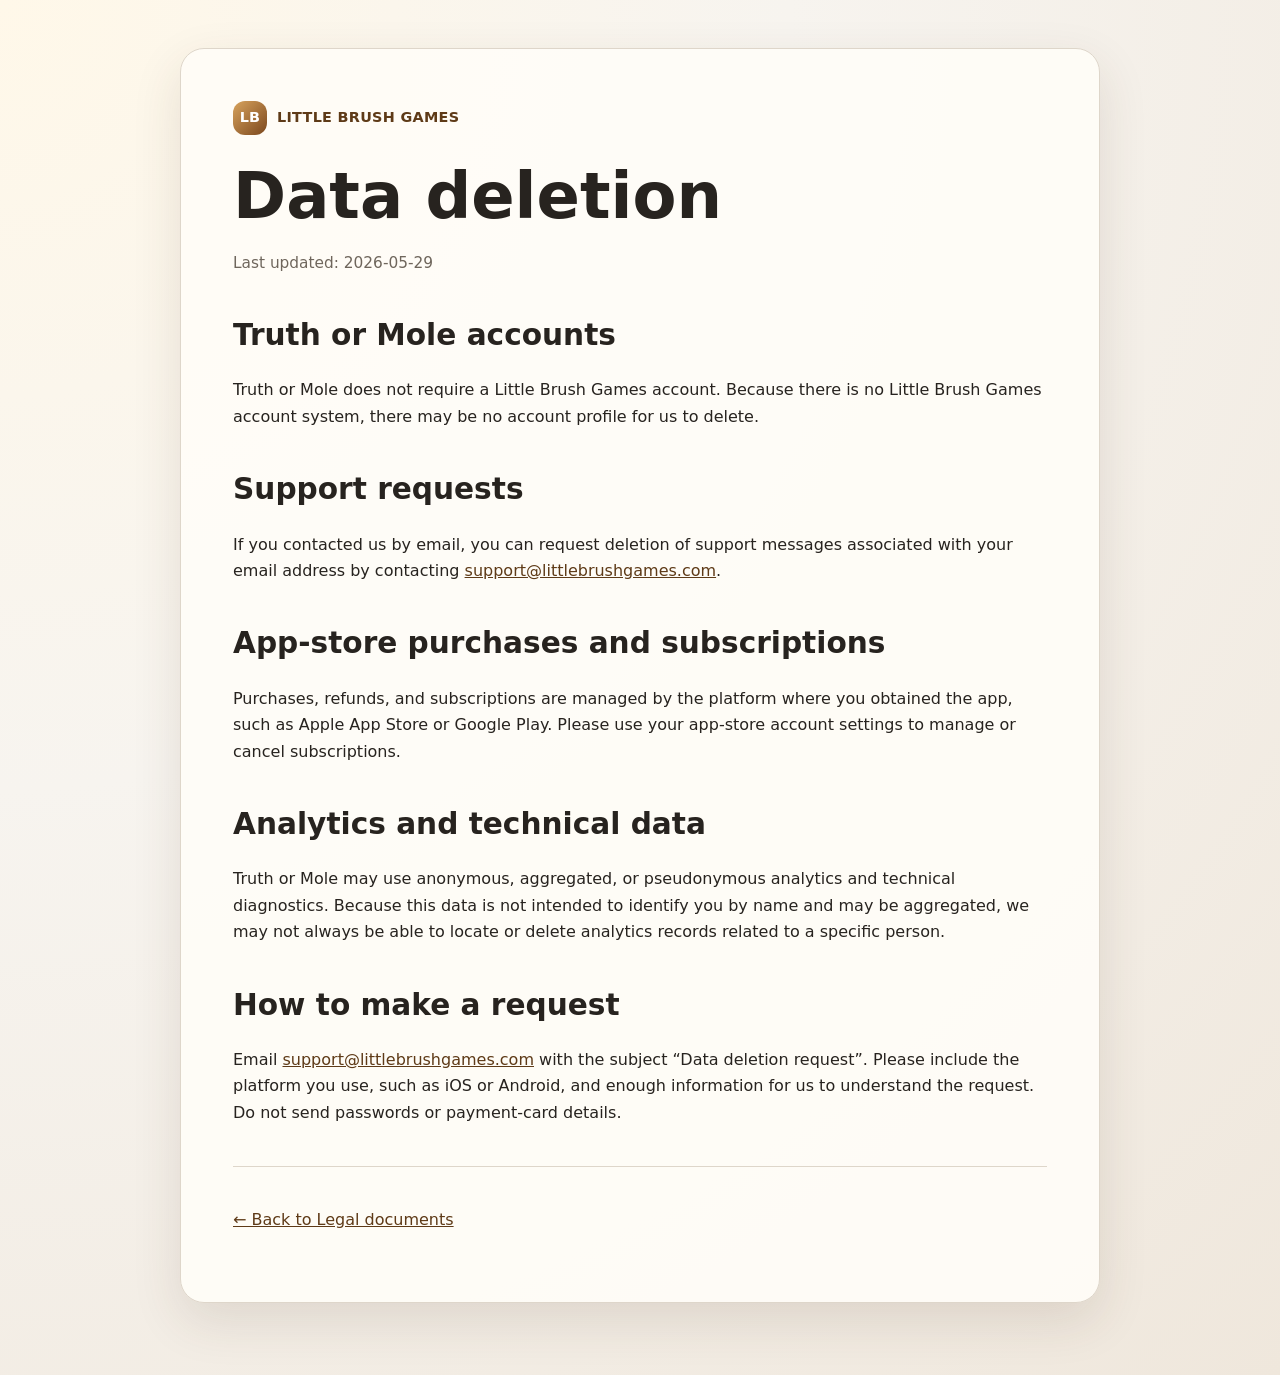
==== data-deletion.html @ c1b0312f "Polish legal site metadata and app store links" ====
<!doctype html>
<html lang="en">
<head>
  <meta charset="utf-8">
  <meta name="viewport" content="width=device-width, initial-scale=1">
  <title>Data Deletion — Truth or Mole</title>
  <meta name="description" content="How to request data deletion for Truth or Mole by Little Brush Games.">
  <link rel="canonical" href="https://legal.littlebrushgames.com/data-deletion.html">
  <meta property="og:title" content="Data Deletion — Truth or Mole">
  <meta property="og:description" content="How to request data deletion for Truth or Mole by Little Brush Games.">
  <meta property="og:type" content="article">
  <meta property="og:url" content="https://legal.littlebrushgames.com/data-deletion.html">
  <meta property="og:site_name" content="Little Brush Games">
  <meta name="twitter:card" content="summary">
  <link rel="stylesheet" href="styles.css">
</head>
<body>
  <main class="wrapper">
    <article class="card">
      <div class="brand"><span class="brand-mark">LB</span> Little Brush Games</div>
      <h1>Data deletion</h1>
      <p class="meta">Last updated: 2026-05-29</p>

      <h2>Truth or Mole accounts</h2>
      <p>Truth or Mole does not require a Little Brush Games account. Because there is no Little Brush Games account system, there may be no account profile for us to delete.</p>

      <h2>Support requests</h2>
      <p>If you contacted us by email, you can request deletion of support messages associated with your email address by contacting <a href="mailto:support@littlebrushgames.com">support@littlebrushgames.com</a>.</p>

      <h2>App-store purchases and subscriptions</h2>
      <p>Purchases, refunds, and subscriptions are managed by the platform where you obtained the app, such as Apple App Store or Google Play. Please use your app-store account settings to manage or cancel subscriptions.</p>

      <h2>Analytics and technical data</h2>
      <p>Truth or Mole may use anonymous, aggregated, or pseudonymous analytics and technical diagnostics. Because this data is not intended to identify you by name and may be aggregated, we may not always be able to locate or delete analytics records related to a specific person.</p>

      <h2>How to make a request</h2>
      <p>Email <a href="mailto:support@littlebrushgames.com">support@littlebrushgames.com</a> with the subject “Data deletion request”. Please include the platform you use, such as iOS or Android, and enough information for us to understand the request. Do not send passwords or payment-card details.</p>

      <hr>
      <p><a href="index.html">← Back to Legal documents</a></p>
    </article>
  </main>
</body>
</html>
---- styles.css ----
:root {
  color-scheme: light dark;
  --bg: #f7f4ef;
  --paper: #fffdf8;
  --ink: #27231f;
  --muted: #6f665c;
  --line: #ded6ca;
  --accent: #8a5a2b;
  --accent-dark: #5e3a17;
  --todo-bg: #fff3cd;
  --todo-ink: #5c4300;
}

* { box-sizing: border-box; }

body {
  margin: 0;
  font-family: Inter, ui-sans-serif, system-ui, -apple-system, BlinkMacSystemFont, "Segoe UI", sans-serif;
  background: radial-gradient(circle at top left, #fff8e9 0, var(--bg) 42%, #efe7dc 100%);
  color: var(--ink);
  line-height: 1.65;
}

.wrapper {
  width: min(920px, calc(100% - 32px));
  margin: 0 auto;
  padding: 48px 0 72px;
}

.card {
  background: rgba(255, 253, 248, 0.92);
  border: 1px solid var(--line);
  border-radius: 24px;
  box-shadow: 0 18px 50px rgba(73, 51, 29, 0.12);
  padding: clamp(24px, 5vw, 52px);
}

.brand {
  display: inline-flex;
  align-items: center;
  gap: 10px;
  color: var(--accent-dark);
  font-weight: 750;
  letter-spacing: 0.02em;
  text-transform: uppercase;
  font-size: 0.9rem;
}

.brand-mark {
  width: 34px;
  height: 34px;
  border-radius: 12px;
  background: linear-gradient(135deg, #d8a35d, #7b471d);
  display: inline-grid;
  place-items: center;
  color: white;
  font-weight: 900;
}

h1, h2, h3 { line-height: 1.18; }
h1 { font-size: clamp(2.1rem, 6vw, 4rem); margin: 24px 0 16px; }
h2 { font-size: clamp(1.35rem, 3vw, 1.85rem); margin-top: 42px; }
h3 { font-size: 1.1rem; margin-top: 28px; }

p, li { color: var(--ink); }
.lead { font-size: 1.16rem; color: var(--muted); max-width: 720px; }
.meta { color: var(--muted); font-size: 0.96rem; }

.nav {
  display: grid;
  grid-template-columns: repeat(auto-fit, minmax(210px, 1fr));
  gap: 14px;
  margin-top: 34px;
}

.nav a {
  display: block;
  padding: 18px;
  border: 1px solid var(--line);
  border-radius: 16px;
  background: white;
  color: var(--accent-dark);
  text-decoration: none;
  font-weight: 700;
}

.nav a span {
  display: block;
  color: var(--muted);
  font-weight: 500;
  font-size: 0.94rem;
  margin-top: 6px;
}

a { color: var(--accent-dark); }

.notice, .todo {
  border-radius: 14px;
  padding: 14px 16px;
}

.notice {
  background: #efe4d4;
  border: 1px solid #d9c6ad;
  color: #4b3219;
  margin: 24px 0;
}

.todo {
  display: inline-block;
  background: var(--todo-bg);
  color: var(--todo-ink);
  border: 1px solid #efd27a;
  font-weight: 700;
}

hr {
  border: 0;
  border-top: 1px solid var(--line);
  margin: 40px 0;
}

.footer {
  margin-top: 48px;
  color: var(--muted);
  font-size: 0.94rem;
}

@media (prefers-color-scheme: dark) {
  :root {
    --bg: #171310;
    --paper: #211b16;
    --ink: #f4eadf;
    --muted: #c8b6a3;
    --line: #3d3027;
    --accent: #d9a15a;
    --accent-dark: #f0bd78;
  }
  body { background: radial-gradient(circle at top left, #2d2117 0, var(--bg) 48%, #100d0b 100%); }
  .card { background: rgba(33, 27, 22, 0.95); }
  .nav a { background: #261f19; }
  .notice { background: #352817; border-color: #5d4728; color: #f2dcc0; }
}
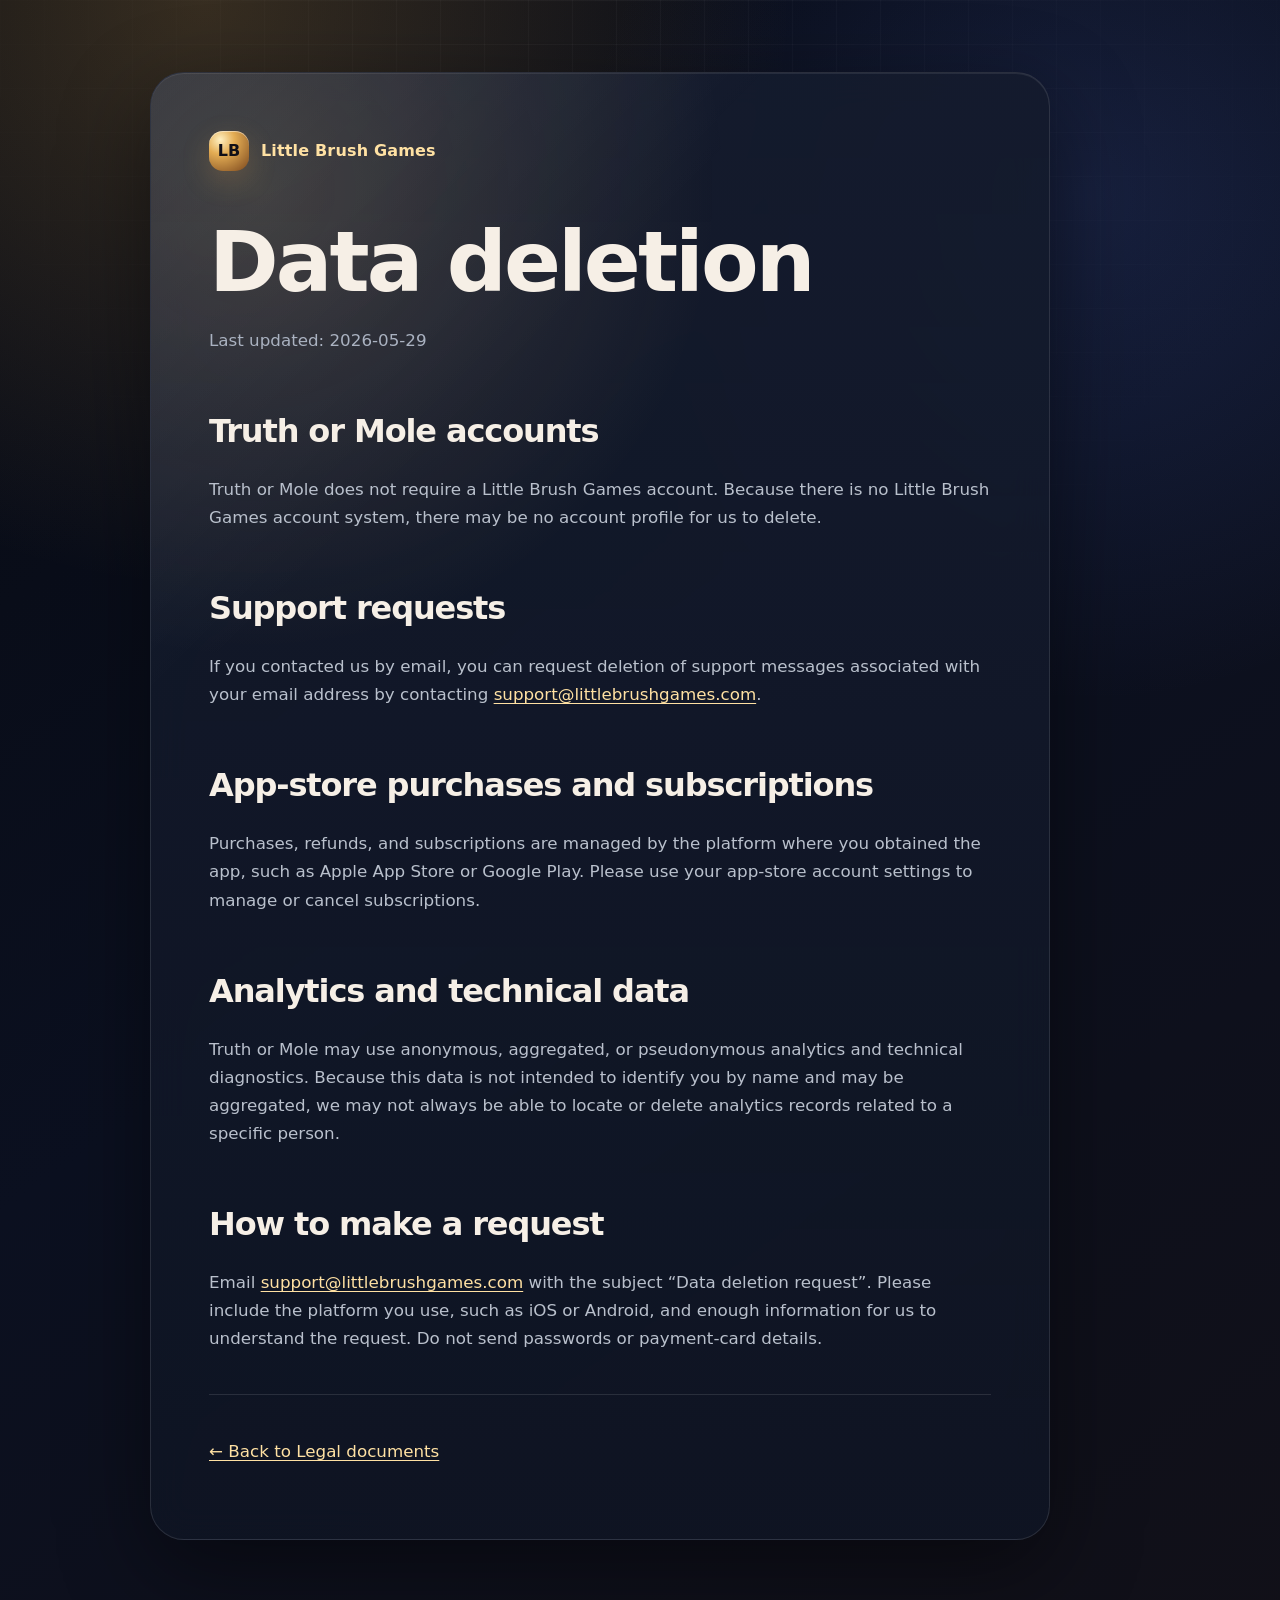
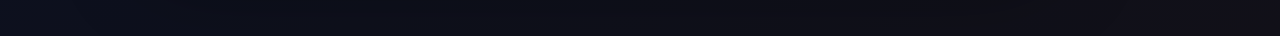
==== commit 034e44c2: "Use safer mobile typography" ====
--- a/data-deletion.html
+++ b/data-deletion.html
@@ -12,7 +12,7 @@
   <meta property="og:url" content="https://legal.littlebrushgames.com/data-deletion.html">
   <meta property="og:site_name" content="Little Brush Games">
   <meta name="twitter:card" content="summary">
-  <link rel="stylesheet" href="styles.css">
+  <link rel="stylesheet" href="styles.css?v=20260529-typography2">
 </head>
 <body>
   <main class="wrapper">
--- a/styles.css
+++ b/styles.css
@@ -1,143 +1,306 @@
 :root {
-  color-scheme: light dark;
-  --bg: #f7f4ef;
-  --paper: #fffdf8;
-  --ink: #27231f;
-  --muted: #6f665c;
-  --line: #ded6ca;
-  --accent: #8a5a2b;
-  --accent-dark: #5e3a17;
-  --todo-bg: #fff3cd;
-  --todo-ink: #5c4300;
+  color-scheme: dark;
+  --bg: #070a12;
+  --bg-2: #0b1020;
+  --surface: rgba(15, 21, 36, 0.84);
+  --surface-strong: rgba(20, 27, 45, 0.94);
+  --surface-hover: rgba(255, 255, 255, 0.075);
+  --ink: #f6efe6;
+  --muted: #b9c0cc;
+  --soft: #7f8795;
+  --line: rgba(255, 255, 255, 0.11);
+  --line-strong: rgba(240, 190, 120, 0.28);
+  --accent: #e0a94f;
+  --accent-2: #ffe1a3;
+  --accent-dark: #f2bf65;
+  --danger: #ff7d7d;
+  --shadow: 0 30px 90px rgba(0, 0, 0, 0.45);
 }
 
 * { box-sizing: border-box; }
 
+html { min-height: 100%; }
+
 body {
+  min-height: 100%;
   margin: 0;
-  font-family: Inter, ui-sans-serif, system-ui, -apple-system, BlinkMacSystemFont, "Segoe UI", sans-serif;
-  background: radial-gradient(circle at top left, #fff8e9 0, var(--bg) 42%, #efe7dc 100%);
+  font-family: system-ui, -apple-system, BlinkMacSystemFont, "Segoe UI", Roboto, Arial, sans-serif;
+  background:
+    radial-gradient(circle at 16% 0%, rgba(224, 169, 79, 0.22) 0, transparent 30%),
+    radial-gradient(circle at 85% 12%, rgba(75, 101, 192, 0.20) 0, transparent 28%),
+    linear-gradient(145deg, var(--bg) 0%, var(--bg-2) 48%, #111018 100%);
   color: var(--ink);
-  line-height: 1.65;
+  line-height: 1.68;
+  -webkit-font-smoothing: antialiased;
+  text-rendering: auto;
+}
+
+body::before {
+  content: "";
+  position: fixed;
+  inset: 0;
+  pointer-events: none;
+  background-image:
+    linear-gradient(rgba(255,255,255,0.035) 1px, transparent 1px),
+    linear-gradient(90deg, rgba(255,255,255,0.03) 1px, transparent 1px);
+  background-size: 44px 44px;
+  mask-image: radial-gradient(circle at 50% 0%, black, transparent 72%);
 }
 
 .wrapper {
-  width: min(920px, calc(100% - 32px));
+  width: min(980px, calc(100% - 36px));
   margin: 0 auto;
-  padding: 48px 0 72px;
+  padding: clamp(24px, 6vw, 72px) 0 clamp(40px, 8vw, 96px);
 }
 
 .card {
-  background: rgba(255, 253, 248, 0.92);
+  position: relative;
+  overflow: hidden;
+  background: linear-gradient(180deg, var(--surface-strong), var(--surface));
   border: 1px solid var(--line);
-  border-radius: 24px;
-  box-shadow: 0 18px 50px rgba(73, 51, 29, 0.12);
-  padding: clamp(24px, 5vw, 52px);
-}
+  border-radius: clamp(22px, 4vw, 34px);
+  box-shadow: var(--shadow), inset 0 1px 0 rgba(255, 255, 255, 0.08);
+  padding: clamp(24px, 5.5vw, 58px);
+  backdrop-filter: blur(18px);
+}
+
+.card::before {
+  content: "";
+  position: absolute;
+  inset: 0;
+  pointer-events: none;
+  background:
+    radial-gradient(circle at 12% 8%, rgba(255, 216, 145, 0.18), transparent 30%),
+    linear-gradient(135deg, rgba(255,255,255,0.08), transparent 28%);
+  opacity: 0.9;
+}
+
+.card > * { position: relative; z-index: 1; }
 
 .brand {
   display: inline-flex;
   align-items: center;
-  gap: 10px;
-  color: var(--accent-dark);
-  font-weight: 750;
-  letter-spacing: 0.02em;
-  text-transform: uppercase;
-  font-size: 0.9rem;
-}
-
+  gap: 12px;
+  color: var(--accent-2);
+  font-weight: 650;
+  letter-spacing: 0.01em;
+  text-transform: none;
+  font-size: clamp(0.92rem, 2.2vw, 1rem);
+}
+
+.brand,
 .brand-mark {
-  width: 34px;
-  height: 34px;
-  border-radius: 12px;
-  background: linear-gradient(135deg, #d8a35d, #7b471d);
+  font-feature-settings: normal;
+  font-variant: normal;
+  font-variant-ligatures: none;
+  font-kerning: normal;
+}
+
+.brand-mark {
+  width: 40px;
+  height: 40px;
+  border-radius: 14px;
+  background:
+    radial-gradient(circle at 28% 22%, #fff0c1 0, #e4ad54 34%, #7b471d 100%);
   display: inline-grid;
   place-items: center;
-  color: white;
-  font-weight: 900;
-}
-
-h1, h2, h3 { line-height: 1.18; }
-h1 { font-size: clamp(2.1rem, 6vw, 4rem); margin: 24px 0 16px; }
-h2 { font-size: clamp(1.35rem, 3vw, 1.85rem); margin-top: 42px; }
-h3 { font-size: 1.1rem; margin-top: 28px; }
-
-p, li { color: var(--ink); }
-.lead { font-size: 1.16rem; color: var(--muted); max-width: 720px; }
-.meta { color: var(--muted); font-size: 0.96rem; }
+  color: #111018;
+  font-weight: 800;
+  letter-spacing: 0;
+  box-shadow: 0 10px 28px rgba(224, 169, 79, 0.22), inset 0 1px 0 rgba(255,255,255,0.45);
+}
+
+h1, h2, h3 {
+  line-height: 1.08;
+  letter-spacing: -0.035em;
+  text-wrap: balance;
+}
+
+h1 {
+  max-width: 820px;
+  font-size: clamp(2.35rem, 8vw, 5.25rem);
+  font-weight: 800;
+  margin: clamp(28px, 5vw, 46px) 0 18px;
+}
+
+h2 {
+  font-size: clamp(1.35rem, 3vw, 2rem);
+  margin-top: clamp(36px, 6vw, 54px);
+  padding-top: 6px;
+}
+
+h3 { font-size: 1.12rem; margin-top: 28px; }
+
+p, li { color: var(--muted); }
+
+p { margin: 0 0 16px; }
+
+li { margin: 6px 0; }
+
+strong { color: var(--ink); }
+
+.lead {
+  font-size: clamp(1.05rem, 2.5vw, 1.28rem);
+  color: #d8dce5;
+  max-width: 760px;
+}
+
+.meta {
+  color: #aab2c1;
+  font-size: 0.96rem;
+}
 
 .nav {
   display: grid;
-  grid-template-columns: repeat(auto-fit, minmax(210px, 1fr));
+  grid-template-columns: repeat(auto-fit, minmax(min(190px, 100%), 1fr));
   gap: 14px;
-  margin-top: 34px;
+  margin-top: clamp(28px, 5vw, 44px);
 }
 
 .nav a {
   display: block;
-  padding: 18px;
+  min-height: 132px;
+  padding: 20px;
   border: 1px solid var(--line);
-  border-radius: 16px;
-  background: white;
-  color: var(--accent-dark);
+  border-radius: 20px;
+  background: linear-gradient(180deg, rgba(255,255,255,0.062), rgba(255,255,255,0.026));
+  color: var(--accent-2);
   text-decoration: none;
   font-weight: 700;
-}
+  box-shadow: inset 0 1px 0 rgba(255,255,255,0.05);
+  transition: transform 180ms ease, border-color 180ms ease, background 180ms ease, box-shadow 180ms ease;
+}
+
+.nav a::after {
+  content: "→";
+  display: inline-block;
+  margin-top: 18px;
+  color: var(--accent);
+  transition: transform 180ms ease;
+}
+
+.nav a:hover,
+.nav a:focus-visible {
+  transform: translateY(-3px);
+  border-color: var(--line-strong);
+  background: linear-gradient(180deg, rgba(224,169,79,0.13), rgba(255,255,255,0.04));
+  box-shadow: 0 16px 36px rgba(0,0,0,0.24), inset 0 1px 0 rgba(255,255,255,0.08);
+}
+
+.nav a:hover::after,
+.nav a:focus-visible::after { transform: translateX(4px); }
 
 .nav a span {
   display: block;
   color: var(--muted);
-  font-weight: 500;
-  font-size: 0.94rem;
-  margin-top: 6px;
-}
-
-a { color: var(--accent-dark); }
+  font-weight: 460;
+  font-size: 0.96rem;
+  line-height: 1.48;
+  margin-top: 8px;
+}
+
+a {
+  color: var(--accent-2);
+  text-underline-offset: 0.18em;
+}
+
+a:hover { color: #fff0c1; }
+
+a:focus-visible {
+  outline: 2px solid rgba(255, 225, 163, 0.75);
+  outline-offset: 4px;
+  border-radius: 8px;
+}
 
 .notice, .todo {
-  border-radius: 14px;
-  padding: 14px 16px;
+  border-radius: 16px;
+  padding: 15px 17px;
 }
 
 .notice {
-  background: #efe4d4;
-  border: 1px solid #d9c6ad;
-  color: #4b3219;
+  background: rgba(224, 169, 79, 0.10);
+  border: 1px solid rgba(224, 169, 79, 0.24);
+  color: #f1d6a3;
   margin: 24px 0;
 }
+
+.notice p, .notice strong { color: inherit; }
 
 .todo {
   display: inline-block;
-  background: var(--todo-bg);
-  color: var(--todo-ink);
-  border: 1px solid #efd27a;
+  background: rgba(224, 169, 79, 0.16);
+  color: var(--accent-2);
+  border: 1px solid rgba(224, 169, 79, 0.32);
   font-weight: 700;
 }
 
 hr {
   border: 0;
   border-top: 1px solid var(--line);
-  margin: 40px 0;
+  margin: 42px 0;
 }
 
 .footer {
-  margin-top: 48px;
-  color: var(--muted);
+  margin-top: clamp(34px, 6vw, 54px);
+  color: var(--soft);
   font-size: 0.94rem;
 }
 
-@media (prefers-color-scheme: dark) {
+article.card {
+  max-width: 900px;
+}
+
+article.card p,
+article.card li {
+  font-size: clamp(1rem, 1.8vw, 1.045rem);
+}
+
+@media (max-width: 720px) {
+  .wrapper {
+    width: min(100% - 24px, 980px);
+    padding: 18px 0 38px;
+  }
+
+  .card {
+    border-radius: 22px;
+    padding: 22px;
+  }
+
+  .brand { gap: 10px; }
+  .brand-mark { width: 36px; height: 36px; border-radius: 12px; }
+
+  h1 { font-size: clamp(2.15rem, 12vw, 3.4rem); }
+  h2 { margin-top: 34px; }
+
+  .nav { grid-template-columns: 1fr; gap: 12px; }
+  .nav a { min-height: auto; padding: 18px; }
+  .nav a::after { margin-top: 12px; }
+}
+
+@media (prefers-reduced-motion: reduce) {
+  *, *::before, *::after {
+    scroll-behavior: auto !important;
+    transition: none !important;
+  }
+}
+
+@media print {
   :root {
-    --bg: #171310;
-    --paper: #211b16;
-    --ink: #f4eadf;
-    --muted: #c8b6a3;
-    --line: #3d3027;
-    --accent: #d9a15a;
-    --accent-dark: #f0bd78;
+    color-scheme: light;
+    --bg: #ffffff;
+    --surface: #ffffff;
+    --surface-strong: #ffffff;
+    --ink: #111111;
+    --muted: #333333;
+    --soft: #555555;
+    --line: #d8d8d8;
+    --accent: #6f470d;
+    --accent-2: #6f470d;
   }
-  body { background: radial-gradient(circle at top left, #2d2117 0, var(--bg) 48%, #100d0b 100%); }
-  .card { background: rgba(33, 27, 22, 0.95); }
-  .nav a { background: #261f19; }
-  .notice { background: #352817; border-color: #5d4728; color: #f2dcc0; }
-}
+
+  body { background: #ffffff; }
+  body::before, .card::before { display: none; }
+  .wrapper { width: 100%; padding: 0; }
+  .card { border: 0; border-radius: 0; box-shadow: none; padding: 0; }
+  .nav { display: none; }
+}
